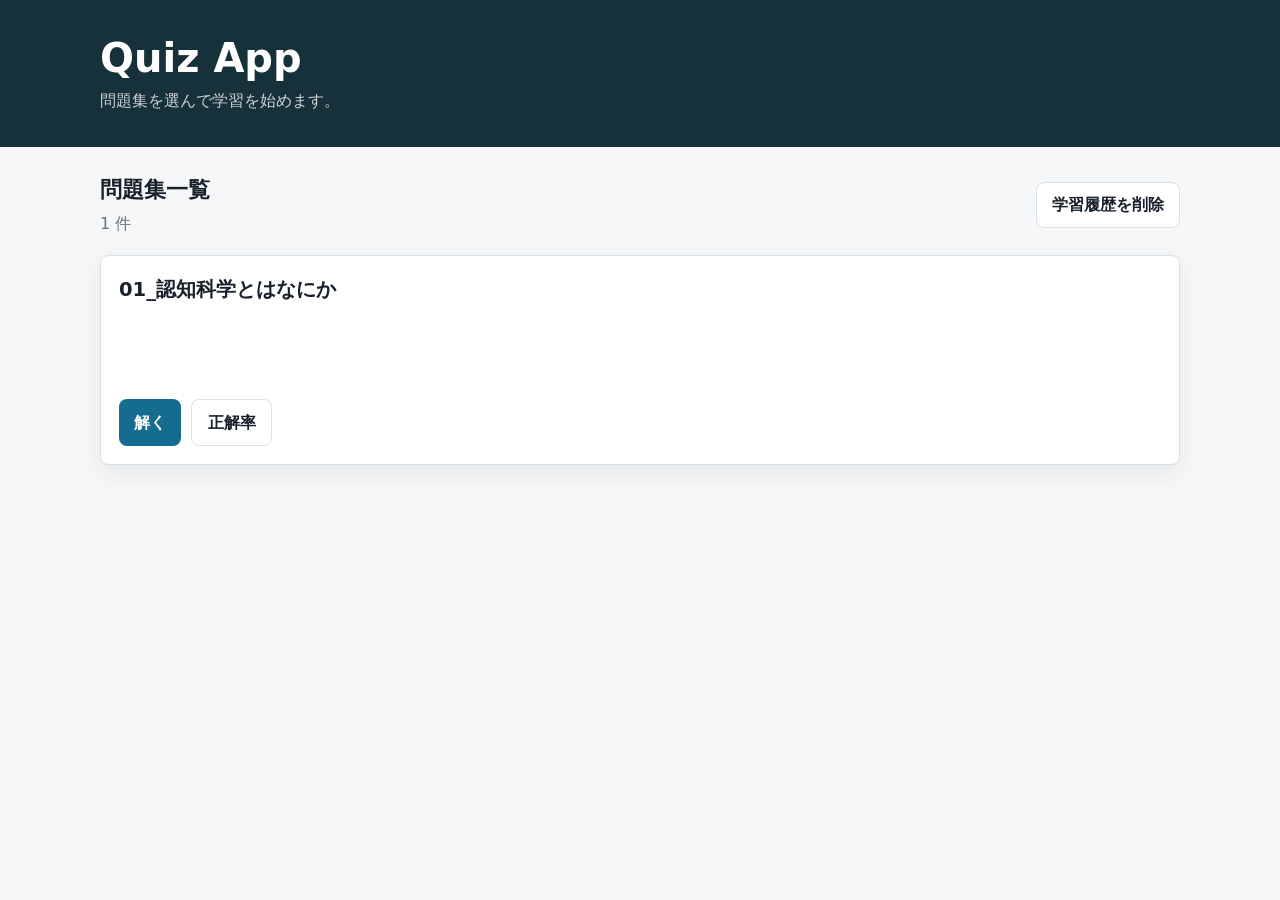
==== index.html @ fbbc35e5 "initial commit" ====
<!doctype html>
<html lang="ja">
<head>
  <meta charset="utf-8">
  <meta name="viewport" content="width=device-width, initial-scale=1">
  <title>Quiz App</title>
  <link rel="stylesheet" href="css/style.css">
</head>
<body>
  <header class="app-header">
    <div>
      <h1>Quiz App</h1>
      <p>問題集を選んで学習を始めます。</p>
    </div>
  </header>

  <main class="page-shell">
    <section class="toolbar">
      <div>
        <h2>問題集一覧</h2>
        <p id="book-count" class="muted">読み込み中...</p>
      </div>
      <button id="clear-storage" class="secondary-button" type="button">学習履歴を削除</button>
    </section>

    <div id="message" class="message" hidden></div>
    <section id="book-list" class="book-grid" aria-live="polite"></section>
    <section id="book-detail" class="summary-panel" hidden></section>
  </main>

  <script src="js/common.js"></script>
  <script src="js/index.js"></script>
</body>
</html>
---- css/style.css ----
:root {
  color-scheme: light;
  --bg: #f6f7f9;
  --surface: #ffffff;
  --surface-soft: #eef2f5;
  --text: #18212b;
  --muted: #687381;
  --line: #d9e0e7;
  --accent: #146c8e;
  --accent-dark: #0f526c;
  --danger: #b42318;
  --success: #147a3d;
  --warning: #9a5b00;
  --shadow: 0 8px 24px rgba(22, 32, 42, 0.08);
}

* {
  box-sizing: border-box;
}

html {
  min-height: 100%;
  background: var(--bg);
}

body {
  min-width: 320px;
  margin: 0;
  color: var(--text);
  font-family: system-ui, -apple-system, BlinkMacSystemFont, "Segoe UI", sans-serif;
  line-height: 1.6;
}

a {
  color: var(--accent);
}

button,
input,
select,
textarea {
  font: inherit;
}

button {
  min-height: 42px;
  border: 0;
  border-radius: 8px;
  padding: 0.58rem 0.95rem;
  background: var(--accent);
  color: #fff;
  cursor: pointer;
  font-weight: 700;
}

button:hover {
  background: var(--accent-dark);
}

button:disabled {
  cursor: not-allowed;
  opacity: 0.55;
}

.secondary-button {
  border: 1px solid var(--line);
  background: #fff;
  color: var(--text);
}

.secondary-button:hover {
  background: var(--surface-soft);
}

.danger-button {
  background: var(--danger);
}

.danger-button:hover {
  background: #8f1c14;
}

.app-header {
  background: #17313b;
  color: #fff;
}

.app-header > div,
.page-shell {
  width: min(1080px, calc(100% - 32px));
  margin: 0 auto;
}

.app-header > div {
  padding: 34px 0;
}

.app-header.compact > div {
  padding: 22px 0;
}

.app-header h1 {
  margin: 0;
  font-size: clamp(1.55rem, 4vw, 2.5rem);
  line-height: 1.2;
}

.app-header p {
  margin: 0.35rem 0 0;
  color: rgba(255, 255, 255, 0.78);
}

.breadcrumb {
  margin: 0 0 0.5rem !important;
  font-size: 0.95rem;
}

.breadcrumb a {
  color: #c9f0ff;
}

.page-shell {
  padding: 26px 0 48px;
}

.toolbar {
  display: flex;
  align-items: center;
  justify-content: space-between;
  gap: 16px;
  margin-bottom: 18px;
}

.toolbar h2,
.quiz-panel h2,
.summary-panel h2 {
  margin: 0;
  font-size: 1.35rem;
}

.muted {
  margin: 0.2rem 0 0;
  color: var(--muted);
}

.message {
  margin: 0 0 16px;
  border: 1px solid var(--line);
  border-left: 4px solid var(--warning);
  border-radius: 8px;
  padding: 12px 14px;
  background: #fff8ea;
}

.book-grid {
  display: grid;
  grid-template-columns: repeat(auto-fit, minmax(240px, 1fr));
  gap: 16px;
}

.book-card,
.quiz-panel,
.summary-panel,
.wrong-item {
  border: 1px solid var(--line);
  border-radius: 8px;
  background: var(--surface);
  box-shadow: var(--shadow);
}

.book-card {
  display: flex;
  min-height: 210px;
  flex-direction: column;
  gap: 14px;
  padding: 18px;
}

.book-card h3 {
  margin: 0;
  font-size: 1.22rem;
}

.book-card p {
  margin: 0;
}

.book-rate {
  border-radius: 8px;
  padding: 10px 12px;
  background: #edf7fb;
  color: #12485f;
  font-weight: 700;
}

.book-actions {
  display: flex;
  flex-wrap: wrap;
  gap: 10px;
  margin-top: auto;
}

.status-pill {
  align-self: flex-start;
  border-radius: 999px;
  padding: 0.18rem 0.62rem;
  background: #e5f6ed;
  color: var(--success);
  font-size: 0.84rem;
  font-weight: 700;
}

.quiz-panel,
.summary-panel {
  padding: 22px;
}

#book-detail {
  margin-top: 16px;
}

.progress-row {
  display: flex;
  align-items: center;
  justify-content: space-between;
  gap: 12px;
  margin-bottom: 14px;
  color: var(--muted);
}

.question-text {
  margin: 0 0 18px;
  white-space: pre-wrap;
  font-size: 1.22rem;
  font-weight: 700;
}

.choice-list,
.text-input-list {
  display: grid;
  gap: 10px;
  margin: 0 0 18px;
  padding: 0;
  list-style: none;
}

.choice-item {
  display: flex;
  align-items: flex-start;
  gap: 10px;
  border: 1px solid var(--line);
  border-radius: 8px;
  padding: 12px;
  background: #fff;
}

.choice-item input {
  margin-top: 0.35rem;
  transform: scale(1.1);
}

.ordered-choice-button {
  width: 100%;
  border: 1px solid var(--line);
  background: #fff;
  color: var(--text);
  text-align: left;
}

.ordered-choice-button:hover {
  background: var(--surface-soft);
}

.ordered-choice-button.selected {
  border-color: var(--accent);
  background: #e7f4f8;
}

.order-number {
  display: inline-flex;
  width: 1.7rem;
  height: 1.7rem;
  align-items: center;
  justify-content: center;
  margin-right: 0.5rem;
  border-radius: 999px;
  background: var(--accent);
  color: #fff;
  font-size: 0.88rem;
}

.input-row {
  display: grid;
  gap: 6px;
}

.input-row label {
  font-weight: 700;
}

.input-row input {
  min-height: 44px;
  border: 1px solid var(--line);
  border-radius: 8px;
  padding: 0.55rem 0.7rem;
  background: #fff;
}

.actions {
  display: flex;
  flex-wrap: wrap;
  gap: 10px;
  margin-top: 18px;
}

.result-box {
  border-radius: 8px;
  padding: 14px;
  background: var(--surface-soft);
}

.result-box.correct {
  border-left: 4px solid var(--success);
}

.result-box.wrong {
  border-left: 4px solid var(--danger);
}

.summary-score {
  display: grid;
  grid-template-columns: repeat(auto-fit, minmax(160px, 1fr));
  gap: 12px;
  margin: 16px 0;
}

.score-tile {
  border: 1px solid var(--line);
  border-radius: 8px;
  padding: 14px;
  background: #fff;
}

.score-tile strong {
  display: block;
  font-size: 1.55rem;
}

.wrong-list {
  display: grid;
  gap: 14px;
  margin-top: 16px;
}

.wrong-item {
  padding: 16px;
}

.wrong-item h3 {
  margin: 0 0 8px;
  font-size: 1rem;
}

.answer-block {
  display: grid;
  gap: 6px;
  margin: 10px 0;
}

.answer-block p {
  margin: 0;
}

@media (max-width: 640px) {
  .app-header > div,
  .page-shell {
    width: min(100% - 22px, 1080px);
  }

  .toolbar,
  .progress-row {
    align-items: stretch;
    flex-direction: column;
  }

  .toolbar button,
  .actions button,
  .book-actions button {
    width: 100%;
  }

  .quiz-panel,
  .summary-panel {
    padding: 16px;
  }
}
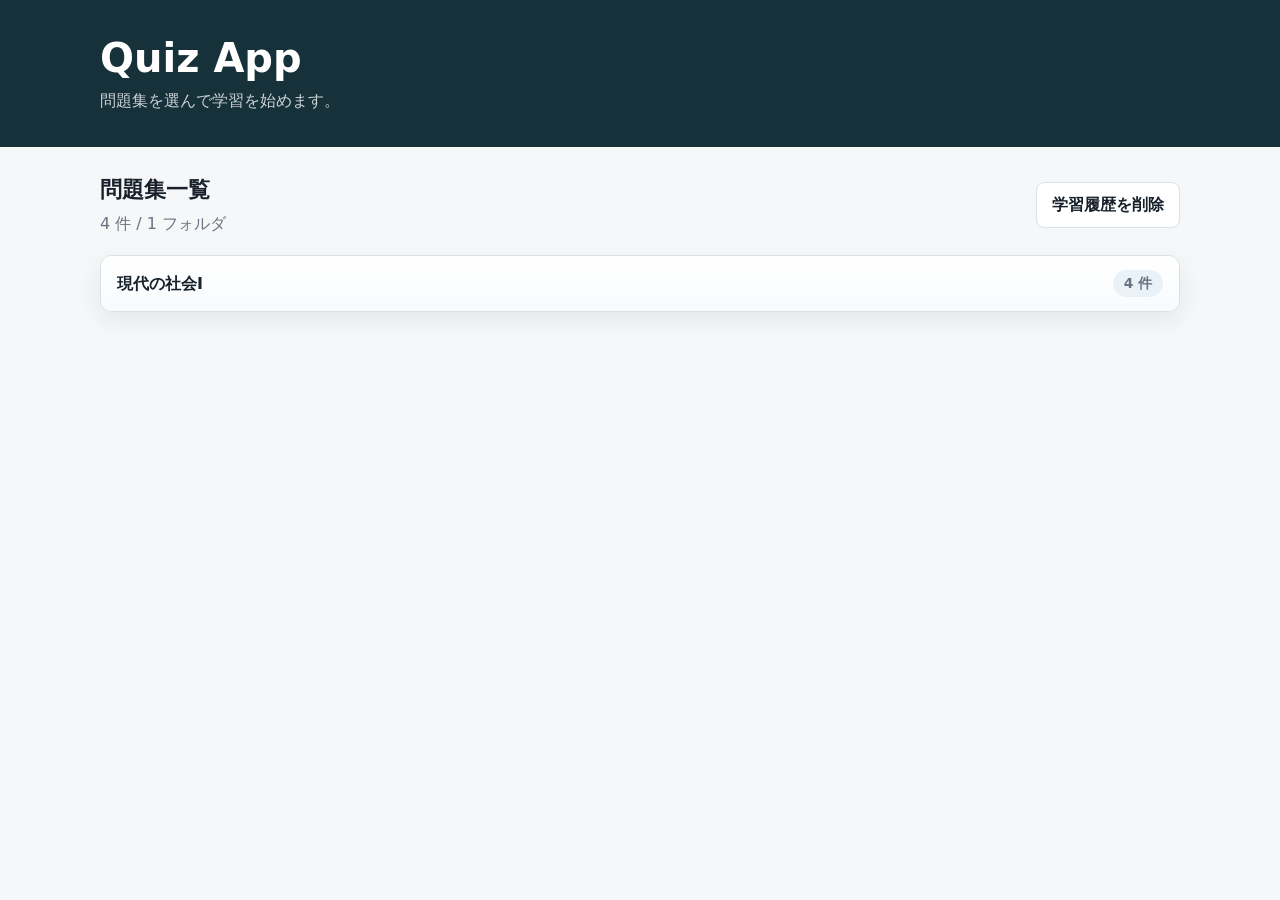
==== commit 11dfee9c: "add web editor" ====
--- a/index.html
+++ b/index.html
@@ -24,7 +24,7 @@
     </section>
 
     <div id="message" class="message" hidden></div>
-    <section id="book-list" class="book-grid" aria-live="polite"></section>
+    <section id="book-list" class="book-tree" aria-live="polite"></section>
     <section id="book-detail" class="summary-panel" hidden></section>
   </main>
 
--- a/css/style.css
+++ b/css/style.css
@@ -48,7 +48,7 @@
   border-radius: 8px;
   padding: 0.58rem 0.95rem;
   background: var(--accent);
-  color: #fff;
+  color: inherit;
   cursor: pointer;
   font-weight: 700;
 }
@@ -82,6 +82,10 @@
 
 .app-header {
   background: #17313b;
+  color: #fff;
+}
+
+.app-header button {
   color: #fff;
 }
 
@@ -156,6 +160,62 @@
   display: grid;
   grid-template-columns: repeat(auto-fit, minmax(240px, 1fr));
   gap: 16px;
+}
+
+.book-tree {
+  display: grid;
+  gap: 16px;
+}
+
+.book-folder {
+  overflow: hidden;
+  border: 1px solid var(--line);
+  border-radius: 12px;
+  background: rgba(255, 255, 255, 0.72);
+  box-shadow: var(--shadow);
+}
+
+.book-folder > summary {
+  display: flex;
+  align-items: center;
+  justify-content: space-between;
+  gap: 12px;
+  padding: 14px 16px;
+  cursor: pointer;
+  list-style: none;
+  font-weight: 800;
+  background: linear-gradient(180deg, #ffffff 0%, #f8fbfd 100%);
+}
+
+.book-folder > summary::-webkit-details-marker {
+  display: none;
+}
+
+.book-folder[open] > summary {
+  border-bottom: 1px solid var(--line);
+}
+
+.folder-name {
+  min-width: 0;
+  overflow: hidden;
+  text-overflow: ellipsis;
+  white-space: nowrap;
+}
+
+.folder-count {
+  flex: 0 0 auto;
+  border-radius: 999px;
+  padding: 0.18rem 0.68rem;
+  background: #eaf2f7;
+  color: var(--muted);
+  font-size: 0.86rem;
+  font-weight: 700;
+}
+
+.folder-body {
+  display: grid;
+  gap: 16px;
+  padding: 16px;
 }
 
 .book-card,
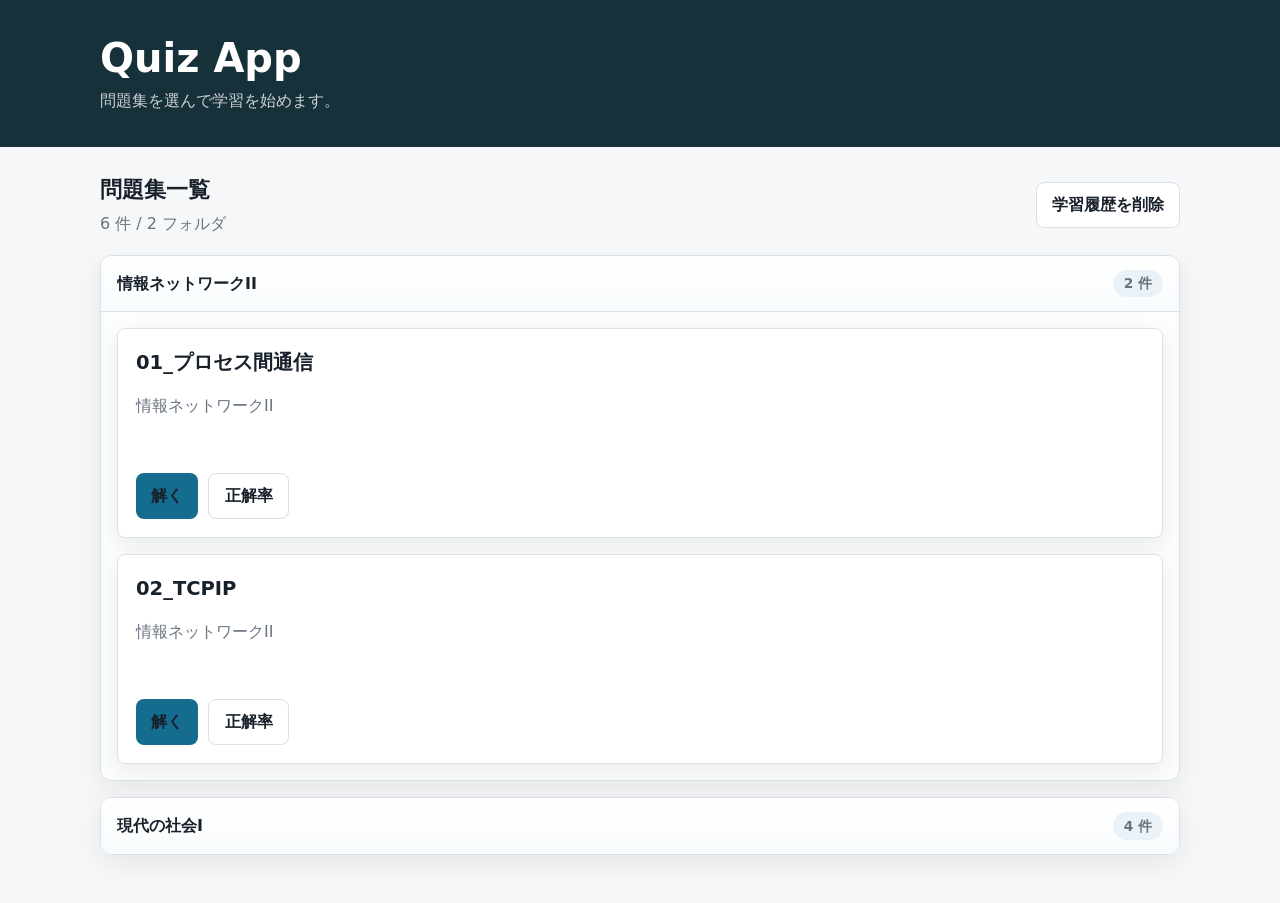
==== commit fa61973c: "support MD" ====
--- a/index.html
+++ b/index.html
@@ -29,6 +29,7 @@
   </main>
 
   <script src="js/common.js"></script>
+  <script src="js/markdown.js"></script>
   <script src="js/index.js"></script>
 </body>
 </html>
--- a/css/style.css
+++ b/css/style.css
@@ -290,9 +290,106 @@
 
 .question-text {
   margin: 0 0 18px;
-  white-space: pre-wrap;
   font-size: 1.22rem;
   font-weight: 700;
+}
+
+.question-number {
+  margin: 0 0 0.35rem;
+  color: var(--muted);
+  font-size: 0.95rem;
+  font-weight: 700;
+}
+
+.markdown-body {
+  line-height: 1.7;
+}
+
+.markdown-body > :first-child {
+  margin-top: 0;
+}
+
+.markdown-body > :last-child {
+  margin-bottom: 0;
+}
+
+.markdown-body p,
+.markdown-body ul,
+.markdown-body ol,
+.markdown-body blockquote,
+.markdown-body pre,
+.markdown-body h1,
+.markdown-body h2,
+.markdown-body h3,
+.markdown-body h4,
+.markdown-body h5,
+.markdown-body h6 {
+  margin: 0 0 0.85rem;
+}
+
+.markdown-body h1,
+.markdown-body h2,
+.markdown-body h3,
+.markdown-body h4,
+.markdown-body h5,
+.markdown-body h6 {
+  line-height: 1.3;
+}
+
+.markdown-body h1 {
+  font-size: 1.6rem;
+}
+
+.markdown-body h2 {
+  font-size: 1.42rem;
+}
+
+.markdown-body h3 {
+  font-size: 1.25rem;
+}
+
+.markdown-body h4 {
+  font-size: 1.08rem;
+}
+
+.markdown-body ul,
+.markdown-body ol {
+  padding-left: 1.4rem;
+}
+
+.markdown-body blockquote {
+  padding: 0.25rem 0 0.25rem 1rem;
+  border-left: 4px solid var(--line);
+  color: var(--muted);
+}
+
+.markdown-body pre {
+  overflow-x: auto;
+  border: 1px solid var(--line);
+  border-radius: 8px;
+  padding: 12px 14px;
+  background: #0f1720;
+  color: #e6edf3;
+}
+
+.markdown-body code {
+  border-radius: 4px;
+  padding: 0.12rem 0.32rem;
+  background: rgba(20, 108, 142, 0.08);
+  font-family: ui-monospace, SFMono-Regular, SF Mono, Consolas, "Liberation Mono", monospace;
+  font-size: 0.94em;
+}
+
+.markdown-body pre code {
+  padding: 0;
+  background: transparent;
+  color: inherit;
+  font-size: 0.92rem;
+  white-space: pre;
+}
+
+.markdown-body a {
+  word-break: break-word;
 }
 
 .choice-list,
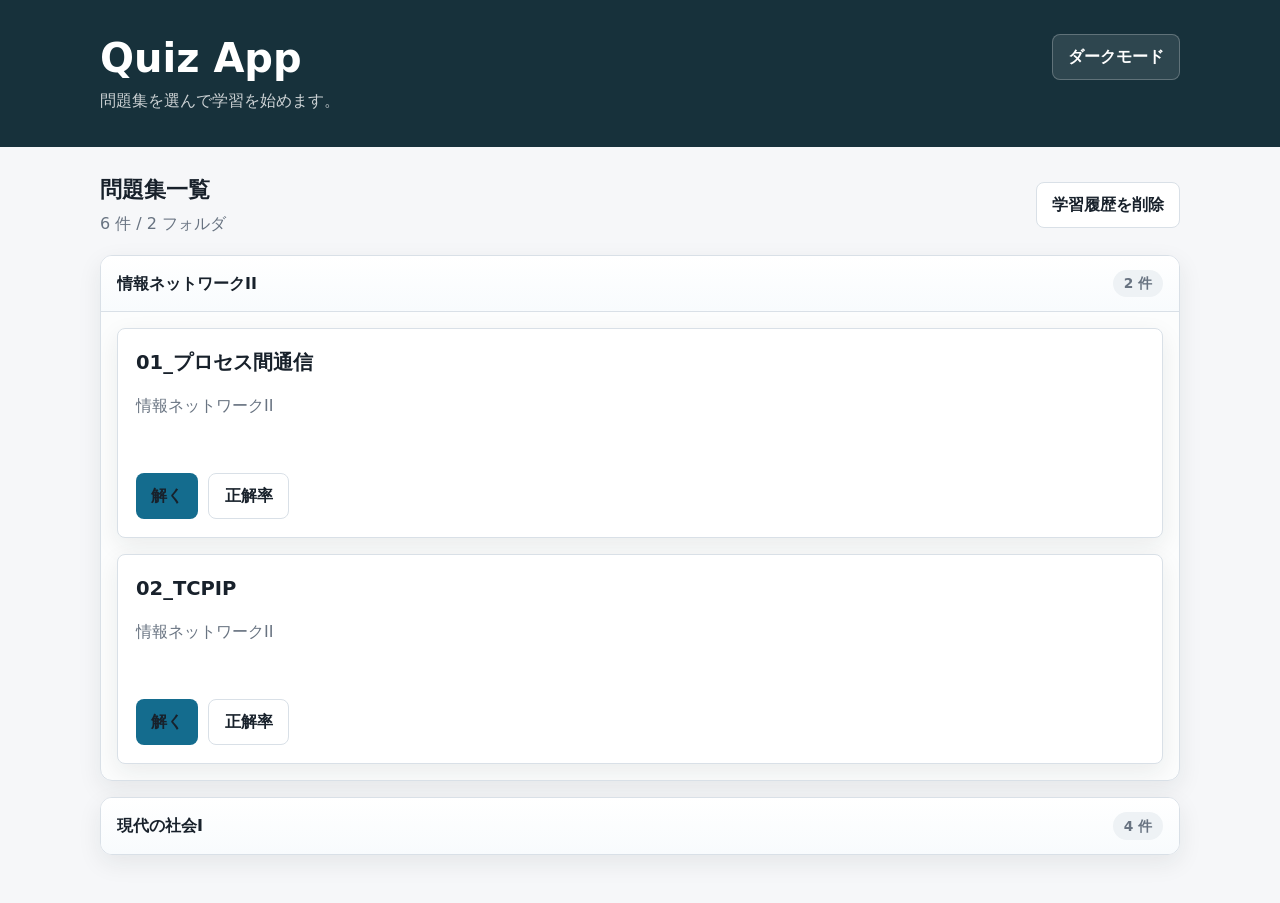
==== commit f0ed3486: "Add theme toggle and quiz flow settings" ====
--- a/index.html
+++ b/index.html
@@ -3,14 +3,33 @@
 <head>
   <meta charset="utf-8">
   <meta name="viewport" content="width=device-width, initial-scale=1">
+  <script>
+    (function () {
+      try {
+        const stored = localStorage.getItem("quiz_app_theme");
+        const theme = stored === "dark" || stored === "light"
+          ? stored
+          : (window.matchMedia && window.matchMedia("(prefers-color-scheme: dark)").matches ? "dark" : "light");
+        document.documentElement.dataset.theme = theme;
+        document.documentElement.style.colorScheme = theme;
+      } catch (error) {
+        /* ignore */
+      }
+    })();
+  </script>
   <title>Quiz App</title>
   <link rel="stylesheet" href="css/style.css">
 </head>
 <body>
   <header class="app-header">
     <div>
-      <h1>Quiz App</h1>
-      <p>問題集を選んで学習を始めます。</p>
+      <div class="header-copy">
+        <h1>Quiz App</h1>
+        <p>問題集を選んで学習を始めます。</p>
+      </div>
+      <div class="header-actions">
+        <button id="theme-toggle" class="secondary-button" type="button">ダークモード</button>
+      </div>
     </div>
   </header>
 
--- a/css/style.css
+++ b/css/style.css
@@ -3,6 +3,8 @@
   --bg: #f6f7f9;
   --surface: #ffffff;
   --surface-soft: #eef2f5;
+  --surface-raised: rgba(255, 255, 255, 0.72);
+  --surface-strong: linear-gradient(180deg, #ffffff 0%, #f8fbfd 100%);
   --text: #18212b;
   --muted: #687381;
   --line: #d9e0e7;
@@ -12,6 +14,58 @@
   --success: #147a3d;
   --warning: #9a5b00;
   --shadow: 0 8px 24px rgba(22, 32, 42, 0.08);
+  --header-bg-1: #17313b;
+  --header-bg-2: #17313b;
+  --header-bg-3: #17313b;
+  --header-text: #ffffff;
+  --header-muted: rgba(255, 255, 255, 0.78);
+  --header-link: #c9f0ff;
+  --message-bg: #fff8ea;
+  --message-border: var(--line);
+  --message-accent: var(--warning);
+  --info-soft: #edf7fb;
+  --success-soft: #e5f6ed;
+  --danger-soft: #fff0ee;
+  --code-block-bg: #0f1720;
+  --code-block-text: #e6edf3;
+  --code-inline-bg: rgba(20, 108, 142, 0.08);
+  --button-surface: var(--surface);
+  --button-hover: var(--surface-soft);
+}
+
+:root[data-theme="dark"] {
+  color-scheme: dark;
+  --bg: #0d1117;
+  --surface: #161b22;
+  --surface-soft: #1c232d;
+  --surface-raised: rgba(22, 27, 34, 0.9);
+  --surface-strong: linear-gradient(180deg, #1b222c 0%, #141a22 100%);
+  --text: #e6edf3;
+  --muted: #9aa7b4;
+  --line: #303946;
+  --accent: #58a6ff;
+  --accent-dark: #388bfd;
+  --danger: #ff7b72;
+  --success: #4ade80;
+  --warning: #f59e0b;
+  --shadow: 0 12px 30px rgba(0, 0, 0, 0.28);
+  --header-bg-1: #0b1220;
+  --header-bg-2: #13273a;
+  --header-bg-3: #0a1118;
+  --header-text: #e6edf3;
+  --header-muted: rgba(230, 237, 243, 0.72);
+  --header-link: #8bc7ff;
+  --message-bg: #231c14;
+  --message-border: #5d4a1f;
+  --message-accent: #f59e0b;
+  --info-soft: #152736;
+  --success-soft: #0f2318;
+  --danger-soft: #2a1416;
+  --code-block-bg: #0b1220;
+  --code-block-text: #d7e3f4;
+  --code-inline-bg: rgba(88, 166, 255, 0.16);
+  --button-surface: #1c232d;
+  --button-hover: #263140;
 }
 
 * {
@@ -29,6 +83,7 @@
   color: var(--text);
   font-family: system-ui, -apple-system, BlinkMacSystemFont, "Segoe UI", sans-serif;
   line-height: 1.6;
+  background: var(--bg);
 }
 
 a {
@@ -64,12 +119,12 @@
 
 .secondary-button {
   border: 1px solid var(--line);
-  background: #fff;
+  background: var(--button-surface);
   color: var(--text);
 }
 
 .secondary-button:hover {
-  background: var(--surface-soft);
+  background: var(--button-hover);
 }
 
 .danger-button {
@@ -81,12 +136,22 @@
 }
 
 .app-header {
-  background: #17313b;
-  color: #fff;
+  background: var(--header-bg-1);
+  color: var(--header-text);
 }
 
 .app-header button {
-  color: #fff;
+  color: var(--header-text);
+}
+
+.app-header .secondary-button {
+  border-color: rgba(255, 255, 255, 0.24);
+  background: rgba(255, 255, 255, 0.1);
+  color: var(--header-text);
+}
+
+.app-header .secondary-button:hover {
+  background: rgba(255, 255, 255, 0.18);
 }
 
 .app-header > div,
@@ -96,7 +161,22 @@
 }
 
 .app-header > div {
+  display: flex;
+  align-items: flex-start;
+  justify-content: space-between;
+  gap: 16px;
   padding: 34px 0;
+}
+
+.header-copy {
+  min-width: 0;
+}
+
+.header-actions {
+  display: flex;
+  flex-wrap: wrap;
+  gap: 10px;
+  justify-content: flex-end;
 }
 
 .app-header.compact > div {
@@ -111,7 +191,7 @@
 
 .app-header p {
   margin: 0.35rem 0 0;
-  color: rgba(255, 255, 255, 0.78);
+  color: var(--header-muted);
 }
 
 .breadcrumb {
@@ -120,7 +200,7 @@
 }
 
 .breadcrumb a {
-  color: #c9f0ff;
+  color: var(--header-link);
 }
 
 .page-shell {
@@ -149,11 +229,11 @@
 
 .message {
   margin: 0 0 16px;
-  border: 1px solid var(--line);
-  border-left: 4px solid var(--warning);
+  border: 1px solid var(--message-border);
+  border-left: 4px solid var(--message-accent);
   border-radius: 8px;
   padding: 12px 14px;
-  background: #fff8ea;
+  background: var(--message-bg);
 }
 
 .book-grid {
@@ -171,7 +251,7 @@
   overflow: hidden;
   border: 1px solid var(--line);
   border-radius: 12px;
-  background: rgba(255, 255, 255, 0.72);
+  background: var(--surface-raised);
   box-shadow: var(--shadow);
 }
 
@@ -184,7 +264,7 @@
   cursor: pointer;
   list-style: none;
   font-weight: 800;
-  background: linear-gradient(180deg, #ffffff 0%, #f8fbfd 100%);
+  background: var(--surface-strong);
 }
 
 .book-folder > summary::-webkit-details-marker {
@@ -206,7 +286,7 @@
   flex: 0 0 auto;
   border-radius: 999px;
   padding: 0.18rem 0.68rem;
-  background: #eaf2f7;
+  background: var(--surface-soft);
   color: var(--muted);
   font-size: 0.86rem;
   font-weight: 700;
@@ -248,7 +328,7 @@
 .book-rate {
   border-radius: 8px;
   padding: 10px 12px;
-  background: #edf7fb;
+  background: var(--info-soft);
   color: #12485f;
   font-weight: 700;
 }
@@ -273,6 +353,27 @@
 .quiz-panel,
 .summary-panel {
   padding: 22px;
+}
+
+.setup-grid {
+  display: grid;
+  gap: 10px;
+  margin: 16px 0 18px;
+}
+
+.setup-option {
+  display: flex;
+  align-items: center;
+  gap: 10px;
+  border: 1px solid var(--line);
+  border-radius: 8px;
+  padding: 12px 14px;
+  background: var(--surface);
+  font-weight: 700;
+}
+
+.setup-option input {
+  transform: scale(1.05);
 }
 
 #book-detail {
@@ -368,14 +469,14 @@
   border: 1px solid var(--line);
   border-radius: 8px;
   padding: 12px 14px;
-  background: #0f1720;
-  color: #e6edf3;
+  background: var(--code-block-bg);
+  color: var(--code-block-text);
 }
 
 .markdown-body code {
   border-radius: 4px;
   padding: 0.12rem 0.32rem;
-  background: rgba(20, 108, 142, 0.08);
+  background: var(--code-inline-bg);
   font-family: ui-monospace, SFMono-Regular, SF Mono, Consolas, "Liberation Mono", monospace;
   font-size: 0.94em;
 }
@@ -408,7 +509,7 @@
   border: 1px solid var(--line);
   border-radius: 8px;
   padding: 12px;
-  background: #fff;
+  background: var(--surface);
 }
 
 .choice-item input {
@@ -416,10 +517,14 @@
   transform: scale(1.1);
 }
 
+.choice-item-disabled {
+  opacity: 0.62;
+}
+
 .ordered-choice-button {
   width: 100%;
   border: 1px solid var(--line);
-  background: #fff;
+  background: var(--surface);
   color: var(--text);
   text-align: left;
 }
@@ -430,7 +535,12 @@
 
 .ordered-choice-button.selected {
   border-color: var(--accent);
-  background: #e7f4f8;
+  background: var(--surface-soft);
+}
+
+.ordered-choice-button:disabled {
+  opacity: 0.62;
+  cursor: default;
 }
 
 .order-number {
@@ -442,7 +552,7 @@
   margin-right: 0.5rem;
   border-radius: 999px;
   background: var(--accent);
-  color: #fff;
+  color: var(--header-text);
   font-size: 0.88rem;
 }
 
@@ -460,7 +570,16 @@
   border: 1px solid var(--line);
   border-radius: 8px;
   padding: 0.55rem 0.7rem;
-  background: #fff;
+  background: var(--surface);
+  color: var(--text);
+}
+
+.study-note {
+  border: 1px solid var(--line);
+  border-radius: 8px;
+  padding: 12px 14px;
+  background: var(--surface-soft);
+  color: var(--muted);
 }
 
 .actions {
@@ -495,7 +614,7 @@
   border: 1px solid var(--line);
   border-radius: 8px;
   padding: 14px;
-  background: #fff;
+  background: var(--surface);
 }
 
 .score-tile strong {
@@ -534,6 +653,20 @@
     width: min(100% - 22px, 1080px);
   }
 
+  .app-header > div {
+    flex-direction: column;
+    align-items: stretch;
+  }
+
+  .header-actions {
+    width: 100%;
+    justify-content: stretch;
+  }
+
+  .header-actions button {
+    flex: 1 1 0;
+  }
+
   .toolbar,
   .progress-row {
     align-items: stretch;
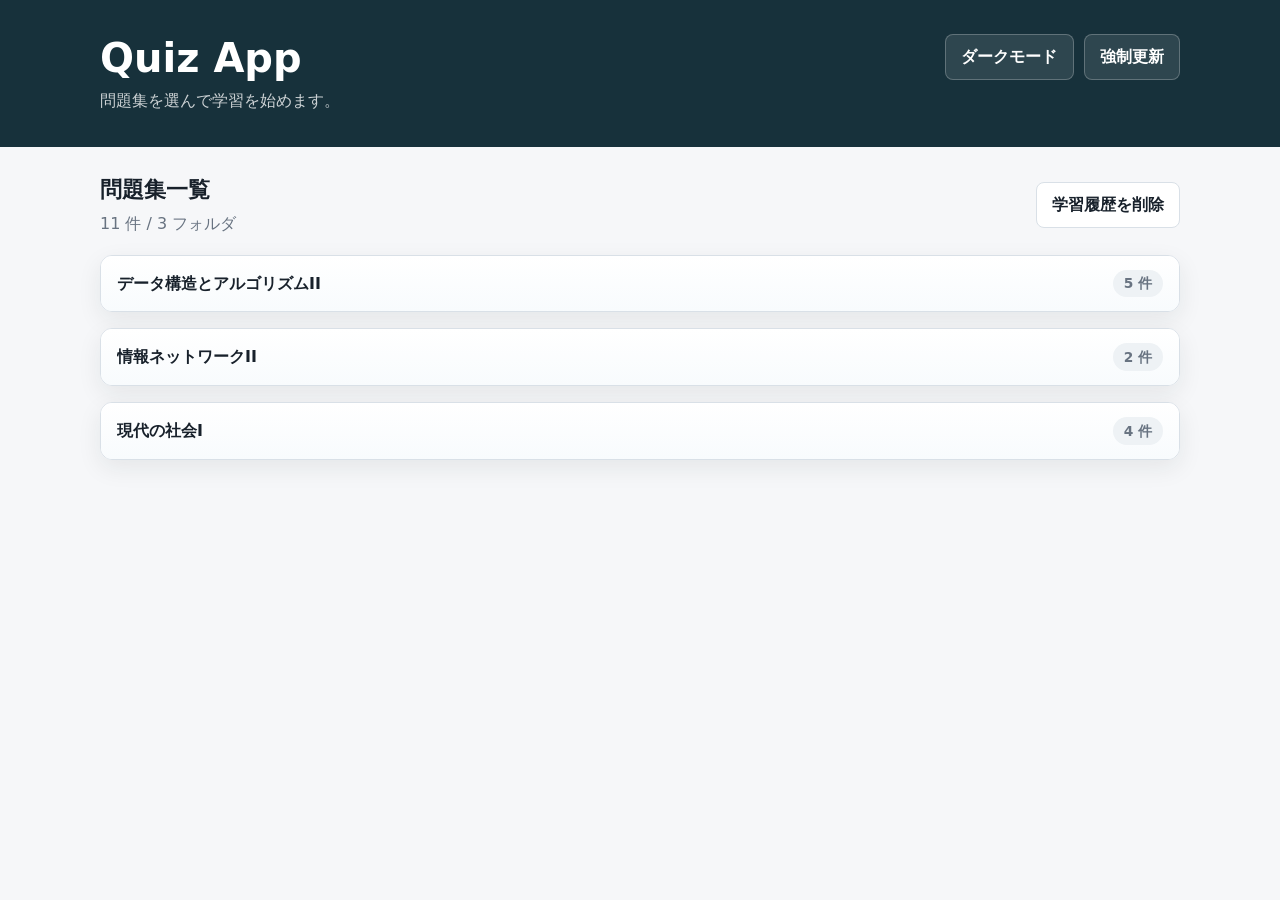
==== commit 38f4824e: "矯正読み込みボタン追加" ====
--- a/index.html
+++ b/index.html
@@ -17,8 +17,19 @@
       }
     })();
   </script>
+  <meta http-equiv="Cache-Control" content="no-store, no-cache, must-revalidate, max-age=0">
+  <meta http-equiv="Pragma" content="no-cache">
+  <meta http-equiv="Expires" content="0">
   <title>Quiz App</title>
-  <link rel="stylesheet" href="css/style.css">
+  <script>
+    (function () {
+      const version = Date.now().toString(36);
+      const link = document.createElement("link");
+      link.rel = "stylesheet";
+      link.href = `css/style.css?v=${version}`;
+      document.head.appendChild(link);
+    })();
+  </script>
 </head>
 <body>
   <header class="app-header">
@@ -29,6 +40,7 @@
       </div>
       <div class="header-actions">
         <button id="theme-toggle" class="secondary-button" type="button">ダークモード</button>
+        <button id="hard-reload" class="secondary-button" type="button">強制更新</button>
       </div>
     </div>
   </header>
@@ -47,8 +59,16 @@
     <section id="book-detail" class="summary-panel" hidden></section>
   </main>
 
-  <script src="js/common.js"></script>
-  <script src="js/markdown.js"></script>
-  <script src="js/index.js"></script>
+  <script>
+    (function () {
+      const version = Date.now().toString(36);
+      for (const src of ["js/common.js", "js/markdown.js", "js/index.js"]) {
+        const script = document.createElement("script");
+        script.src = `${src}?v=${version}`;
+        script.async = false;
+        document.body.appendChild(script);
+      }
+    })();
+  </script>
 </body>
 </html>
